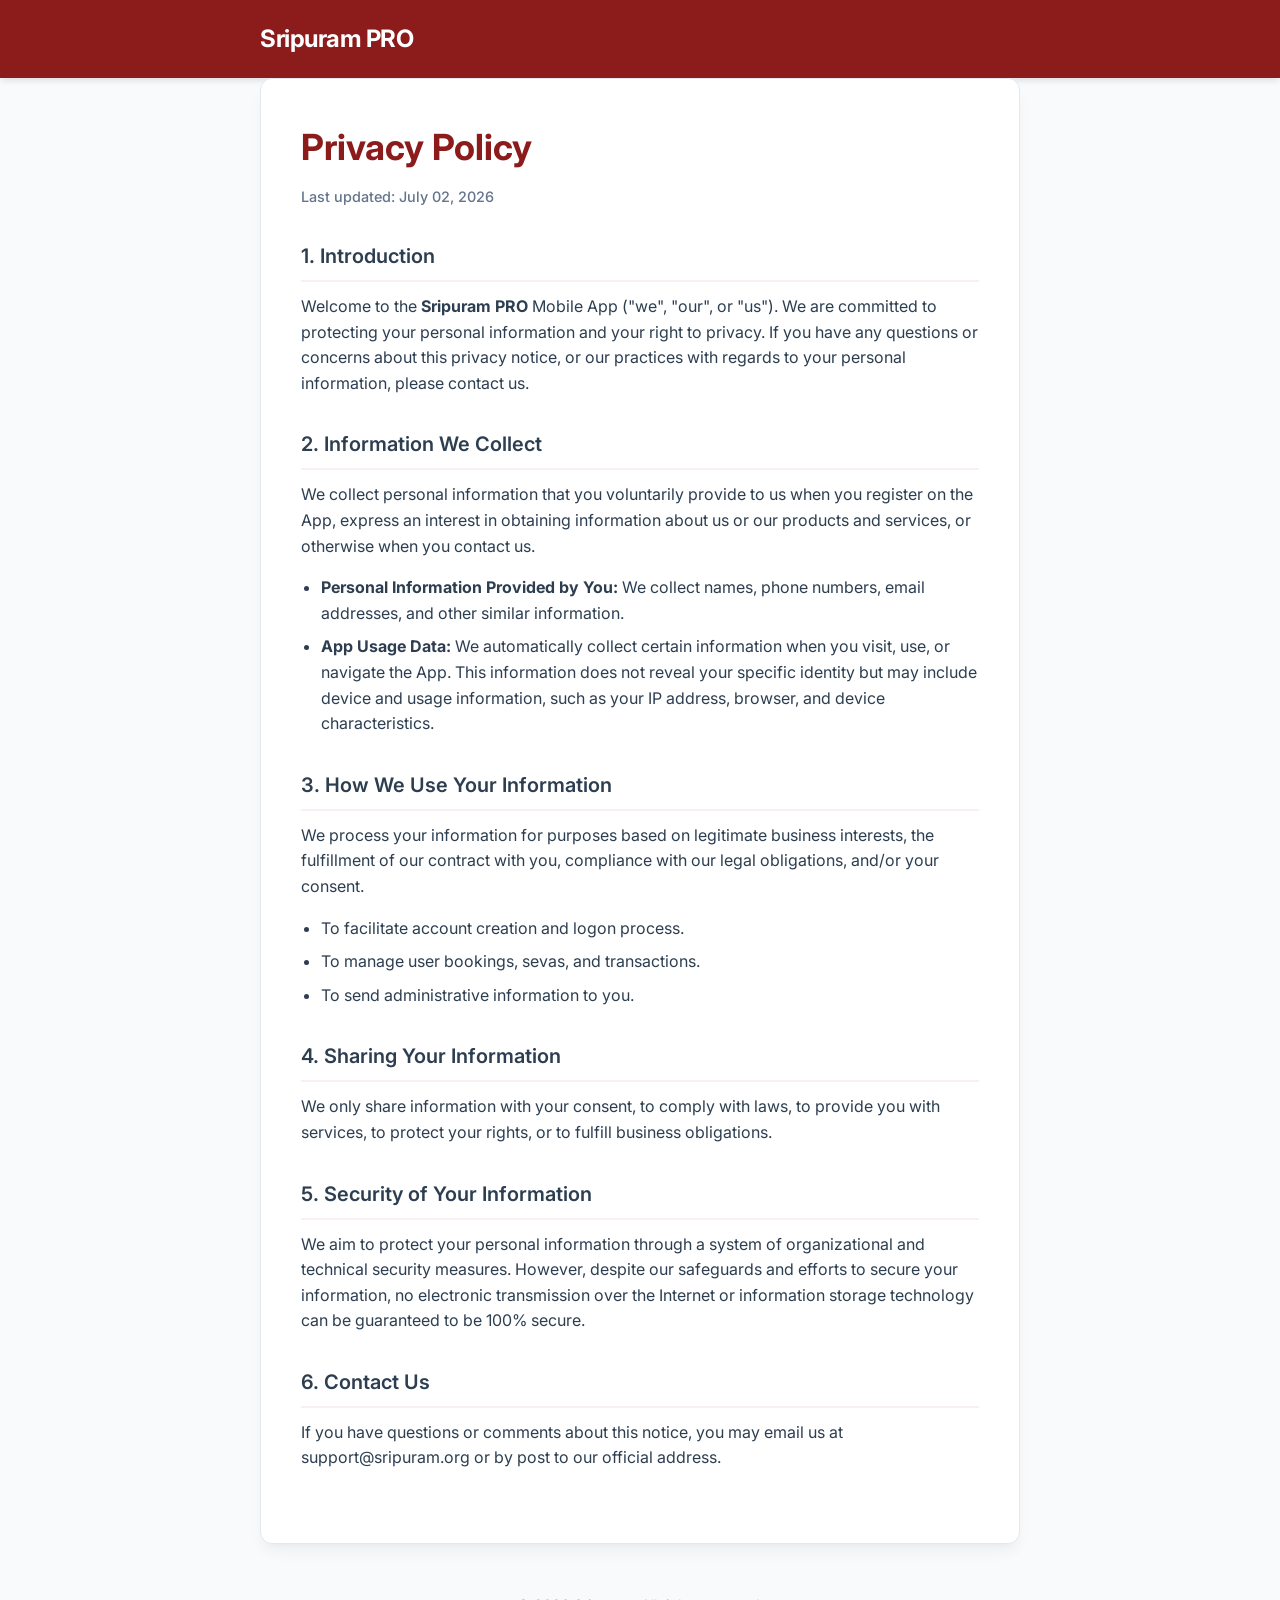
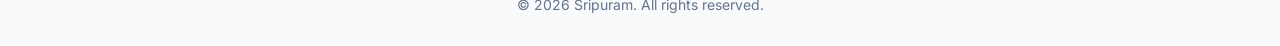
==== index.html @ 76162eeb "a" ====
<!DOCTYPE html>
<html lang="en">
<head>
    <meta charset="UTF-8">
    <meta name="viewport" content="width=device-width, initial-scale=1.0">
    <meta name="description" content="Privacy Policy for Sripuram PRO Mobile App">
    <title>Privacy Policy - Sripuram PRO</title>
    <link rel="preconnect" href="https://fonts.googleapis.com">
    <link rel="preconnect" href="https://fonts.gstatic.com" crossorigin>
    <link href="https://fonts.googleapis.com/css2?family=Inter:wght@300;400;600;700&display=swap" rel="stylesheet">
    <link rel="stylesheet" href="styles.css">
</head>
<body>
    <header class="header">
        <div class="container">
            <h1 class="logo">Sripuram PRO</h1>
        </div>
    </header>

    <main class="container">
        <article class="policy-card fade-in">
            <h1 class="policy-title">Privacy Policy</h1>
            <p class="last-updated">Last updated: July 02, 2026</p>

            <section class="policy-section">
                <h2>1. Introduction</h2>
                <p>Welcome to the <strong>Sripuram PRO</strong> Mobile App ("we", "our", or "us"). We are committed to protecting your personal information and your right to privacy. If you have any questions or concerns about this privacy notice, or our practices with regards to your personal information, please contact us.</p>
            </section>

            <section class="policy-section">
                <h2>2. Information We Collect</h2>
                <p>We collect personal information that you voluntarily provide to us when you register on the App, express an interest in obtaining information about us or our products and services, or otherwise when you contact us.</p>
                <ul>
                    <li><strong>Personal Information Provided by You:</strong> We collect names, phone numbers, email addresses, and other similar information.</li>
                    <li><strong>App Usage Data:</strong> We automatically collect certain information when you visit, use, or navigate the App. This information does not reveal your specific identity but may include device and usage information, such as your IP address, browser, and device characteristics.</li>
                </ul>
            </section>

            <section class="policy-section">
                <h2>3. How We Use Your Information</h2>
                <p>We process your information for purposes based on legitimate business interests, the fulfillment of our contract with you, compliance with our legal obligations, and/or your consent.</p>
                <ul>
                    <li>To facilitate account creation and logon process.</li>
                    <li>To manage user bookings, sevas, and transactions.</li>
                    <li>To send administrative information to you.</li>
                </ul>
            </section>

            <section class="policy-section">
                <h2>4. Sharing Your Information</h2>
                <p>We only share information with your consent, to comply with laws, to provide you with services, to protect your rights, or to fulfill business obligations.</p>
            </section>

            <section class="policy-section">
                <h2>5. Security of Your Information</h2>
                <p>We aim to protect your personal information through a system of organizational and technical security measures. However, despite our safeguards and efforts to secure your information, no electronic transmission over the Internet or information storage technology can be guaranteed to be 100% secure.</p>
            </section>

            <section class="policy-section">
                <h2>6. Contact Us</h2>
                <p>If you have questions or comments about this notice, you may email us at support@sripuram.org or by post to our official address.</p>
            </section>
        </article>
    </main>

    <footer class="footer">
        <div class="container">
            <p>&copy; <span id="year"></span> Sripuram. All rights reserved.</p>
        </div>
    </footer>

    <script src="script.js"></script>
</body>
</html>
---- styles.css ----
:root {
    --primary-color: #8C1C1C;
    --primary-light: #F9F1F1;
    --text-main: #2C3E50;
    --text-muted: #64748B;
    --bg-main: #F8FAFC;
    --bg-card: #FFFFFF;
    --border-color: #E2E8F0;
}

* {
    margin: 0;
    padding: 0;
    box-sizing: border-box;
}

body {
    font-family: 'Inter', -apple-system, BlinkMacSystemFont, 'Segoe UI', Roboto, Oxygen, Ubuntu, Cantarell, sans-serif;
    background-color: var(--bg-main);
    color: var(--text-main);
    line-height: 1.6;
    -webkit-font-smoothing: antialiased;
}

.container {
    max-width: 800px;
    margin: 0 auto;
    padding: 0 20px;
}

.header {
    background-color: var(--primary-color);
    padding: 20px 0;
    box-shadow: 0 4px 6px -1px rgba(0, 0, 0, 0.1);
}

.logo {
    color: #FFFFFF;
    font-size: 1.5rem;
    font-weight: 700;
    letter-spacing: -0.5px;
}

main {
    padding: 40px 20px;
}

.policy-card {
    background: var(--bg-card);
    border-radius: 12px;
    padding: 40px;
    box-shadow: 0 10px 15px -3px rgba(0, 0, 0, 0.05), 0 4px 6px -2px rgba(0, 0, 0, 0.025);
    border: 1px solid var(--border-color);
}

.policy-title {
    font-size: 2.25rem;
    font-weight: 700;
    color: var(--primary-color);
    margin-bottom: 8px;
}

.last-updated {
    font-size: 0.9rem;
    color: var(--text-muted);
    margin-bottom: 32px;
    font-weight: 500;
}

.policy-section {
    margin-bottom: 32px;
}

.policy-section h2 {
    font-size: 1.25rem;
    font-weight: 600;
    color: var(--text-main);
    margin-bottom: 12px;
    padding-bottom: 8px;
    border-bottom: 2px solid var(--primary-light);
}

.policy-section p {
    margin-bottom: 16px;
    color: var(--text-main);
}

.policy-section ul {
    margin-left: 20px;
    margin-bottom: 16px;
    color: var(--text-main);
}

.policy-section li {
    margin-bottom: 8px;
}

.footer {
    text-align: center;
    padding: 30px 0;
    color: var(--text-muted);
    font-size: 0.875rem;
    margin-top: 20px;
}

/* Animations */
.fade-in {
    opacity: 0;
    transform: translateY(10px);
    animation: fadeIn 0.6s ease-out forwards;
}

@keyframes fadeIn {
    to {
        opacity: 1;
        transform: translateY(0);
    }
}

/* Responsive adjustments */
@media (max-width: 600px) {
    .policy-card {
        padding: 24px;
    }
    
    .policy-title {
        font-size: 1.75rem;
    }
}
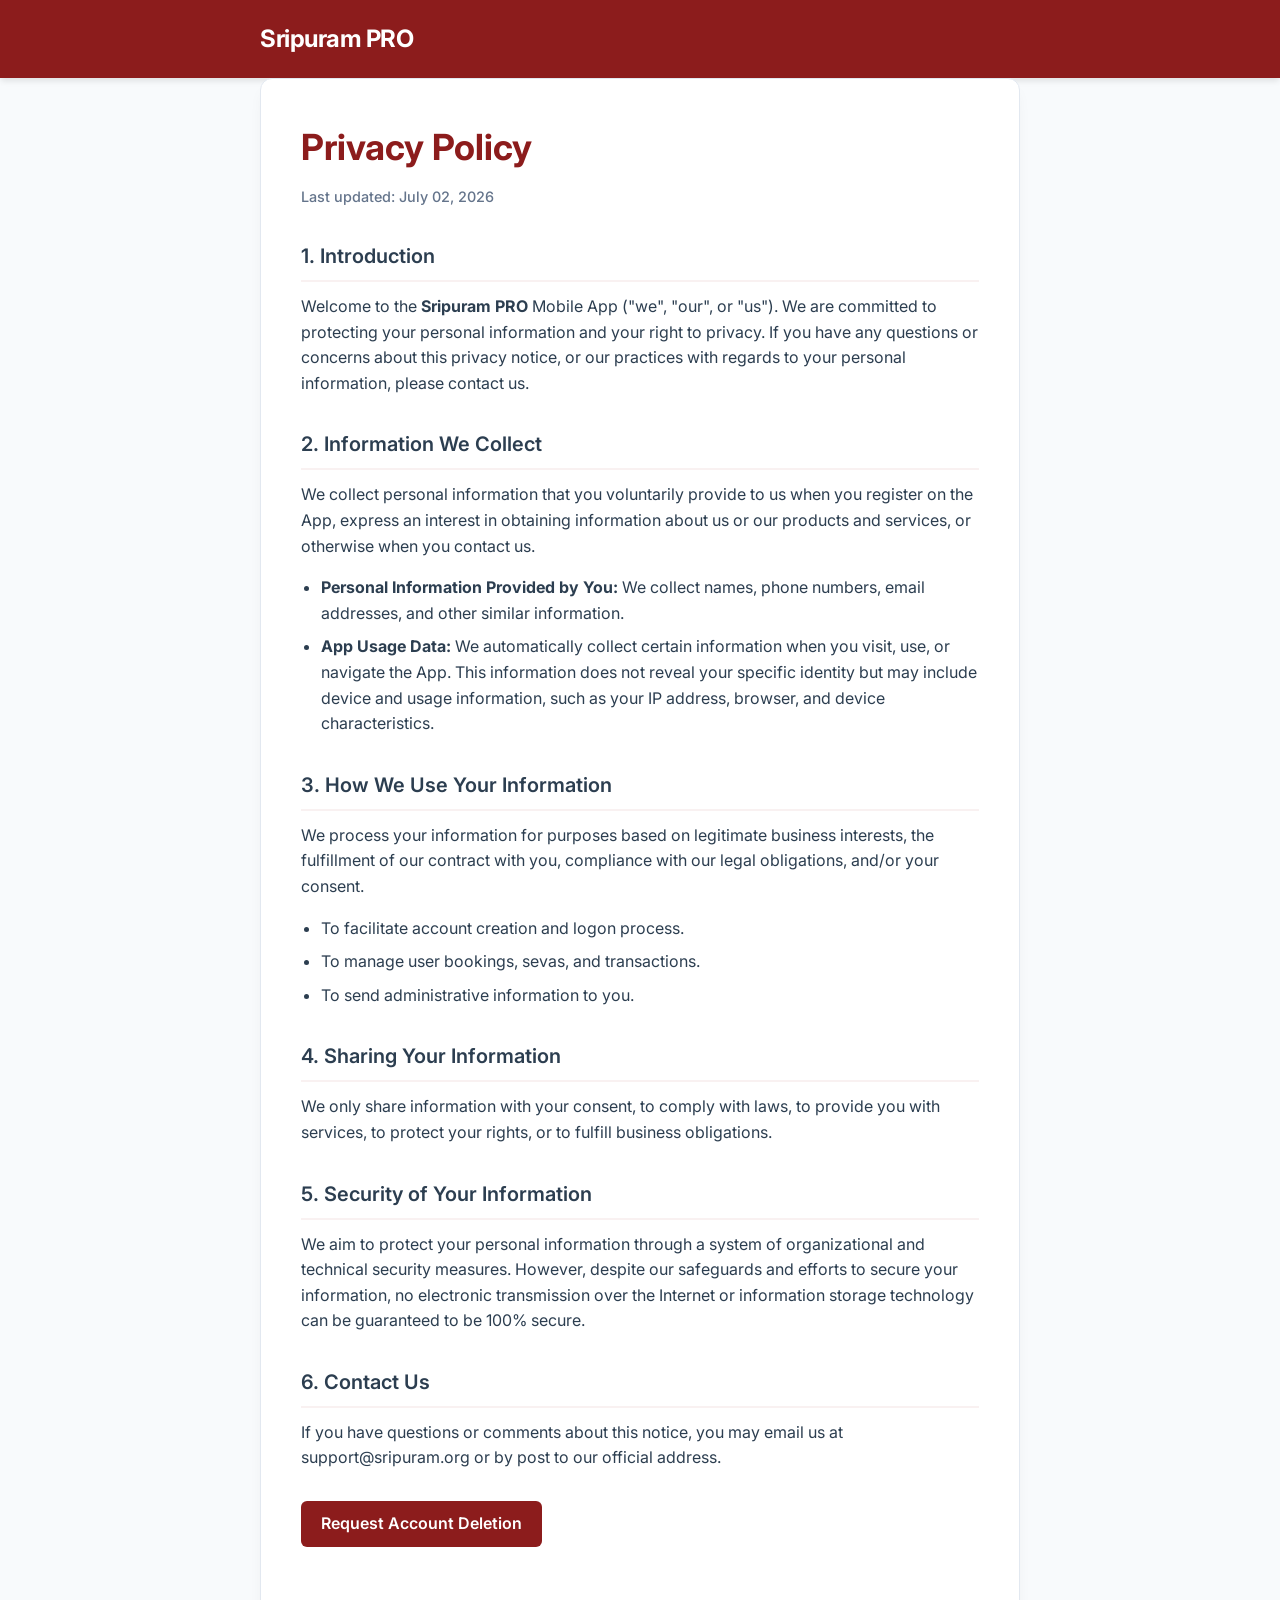
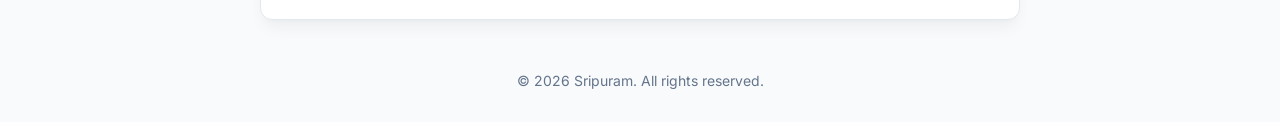
==== commit 24b2bb58: "aba" ====
--- a/index.html
+++ b/index.html
@@ -59,6 +59,9 @@
             <section class="policy-section">
                 <h2>6. Contact Us</h2>
                 <p>If you have questions or comments about this notice, you may email us at support@sripuram.org or by post to our official address.</p>
+                <div style="margin-top: 30px;">
+                    <a href="deleteaccount.html" class="delete-btn">Request Account Deletion</a>
+                </div>
             </section>
         </article>
     </main>
--- a/styles.css
+++ b/styles.css
@@ -127,3 +127,72 @@
         font-size: 1.75rem;
     }
 }
+
+/* Buttons */
+.delete-btn {
+    display: inline-block;
+    padding: 10px 20px;
+    background-color: var(--primary-color);
+    color: white;
+    text-decoration: none;
+    border-radius: 6px;
+    font-weight: 600;
+    transition: background-color 0.2s, transform 0.1s;
+    border: none;
+    cursor: pointer;
+}
+
+.delete-btn:hover {
+    background-color: #6d1515;
+}
+
+.delete-btn:active {
+    transform: scale(0.98);
+}
+
+/* Form Styles */
+.form-group {
+    margin-bottom: 20px;
+}
+
+.form-label {
+    display: block;
+    margin-bottom: 8px;
+    font-weight: 600;
+    color: var(--text-main);
+}
+
+.form-input {
+    width: 100%;
+    padding: 12px;
+    border: 1px solid var(--border-color);
+    border-radius: 6px;
+    font-family: inherit;
+    font-size: 1rem;
+    transition: border-color 0.2s, box-shadow 0.2s;
+}
+
+.form-input:focus {
+    outline: none;
+    border-color: var(--primary-color);
+    box-shadow: 0 0 0 3px var(--primary-light);
+}
+
+.alert {
+    padding: 12px;
+    border-radius: 6px;
+    margin-bottom: 20px;
+    display: none;
+}
+
+.alert-success {
+    background-color: #d1fae5;
+    color: #065f46;
+    border: 1px solid #a7f3d0;
+}
+
+.alert-error {
+    background-color: #fee2e2;
+    color: #991b1b;
+    border: 1px solid #fecaca;
+}
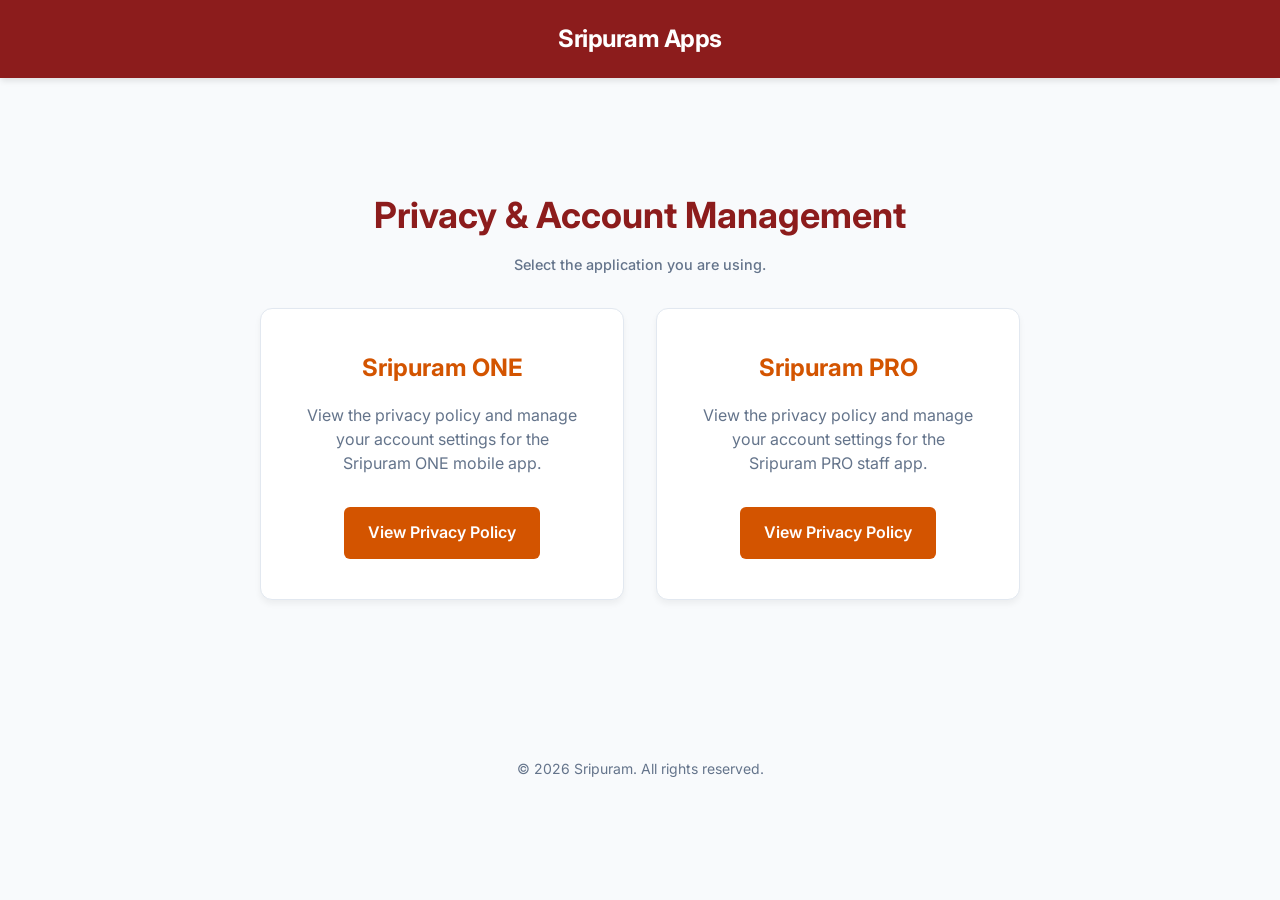
==== commit 8e51435f: "Policy updated" ====
--- a/index.html
+++ b/index.html
@@ -3,75 +3,101 @@
 <head>
     <meta charset="UTF-8">
     <meta name="viewport" content="width=device-width, initial-scale=1.0">
-    <meta name="description" content="Privacy Policy for Sripuram PRO Mobile App">
-    <title>Privacy Policy - Sripuram PRO</title>
+    <meta name="description" content="Sripuram Apps - Privacy Policies & Account Deletion">
+    <title>Sripuram Apps - Privacy & Account Management</title>
     <link rel="preconnect" href="https://fonts.googleapis.com">
     <link rel="preconnect" href="https://fonts.gstatic.com" crossorigin>
     <link href="https://fonts.googleapis.com/css2?family=Inter:wght@300;400;600;700&display=swap" rel="stylesheet">
-    <link rel="stylesheet" href="styles.css">
+    <link rel="stylesheet" href="./styles.css">
+    <style>
+        .menu-grid {
+            display: grid;
+            grid-template-columns: 1fr;
+            gap: 2rem;
+            margin-top: 2rem;
+        }
+        @media (min-width: 768px) {
+            .menu-grid {
+                grid-template-columns: 1fr 1fr;
+            }
+        }
+        .menu-card {
+            background-color: var(--card-bg, #ffffff);
+            border-radius: 12px;
+            padding: 2.5rem;
+            box-shadow: 0 4px 6px rgba(0, 0, 0, 0.05);
+            text-align: center;
+            border: 1px solid var(--border-color, #eaeaea);
+            transition: transform 0.3s ease, box-shadow 0.3s ease;
+        }
+        .menu-card:hover {
+            transform: translateY(-5px);
+            box-shadow: 0 10px 15px rgba(0, 0, 0, 0.1);
+        }
+        .menu-card h2 {
+            color: var(--primary, #d35400);
+            margin-bottom: 1rem;
+            font-size: 1.5rem;
+        }
+        .menu-card p {
+            color: var(--text-muted, #666);
+            margin-bottom: 2rem;
+            line-height: 1.5;
+        }
+        .menu-btn {
+            display: inline-block;
+            background-color: var(--primary, #d35400);
+            color: white;
+            padding: 0.8rem 1.5rem;
+            border-radius: 6px;
+            text-decoration: none;
+            font-weight: 600;
+            transition: background-color 0.3s ease;
+        }
+        .menu-btn:hover {
+            background-color: var(--primary-dark, #a84300);
+            color: white;
+        }
+    </style>
 </head>
 <body>
     <header class="header">
         <div class="container">
-            <h1 class="logo">Sripuram PRO</h1>
+            <h1 class="logo" style="text-align: center; margin: 0 auto;">Sripuram Apps</h1>
         </div>
     </header>
 
-    <main class="container">
-        <article class="policy-card fade-in">
-            <h1 class="policy-title">Privacy Policy</h1>
-            <p class="last-updated">Last updated: July 02, 2026</p>
+    <main class="container fade-in" style="min-height: 70vh; display: flex; align-items: center; justify-content: center;">
+        <div style="width: 100%; max-width: 900px; margin: 0 auto;">
+            <h1 class="policy-title" style="text-align: center;">Privacy & Account Management</h1>
+            <p class="last-updated" style="text-align: center; margin-bottom: 2rem;">Select the application you are using.</p>
 
-            <section class="policy-section">
-                <h2>1. Introduction</h2>
-                <p>Welcome to the <strong>Sripuram PRO</strong> Mobile App ("we", "our", or "us"). We are committed to protecting your personal information and your right to privacy. If you have any questions or concerns about this privacy notice, or our practices with regards to your personal information, please contact us.</p>
-            </section>
+            <div class="menu-grid">
+                <!-- Sripuram ONE Box -->
+                <div class="menu-card">
+                    <h2>Sripuram ONE</h2>
+                    <p>View the privacy policy and manage your account settings for the Sripuram ONE mobile app.</p>
+                    <a href="./privacy_account_work/privacy-policy.html" class="menu-btn">View Privacy Policy</a>
+                </div>
 
-            <section class="policy-section">
-                <h2>2. Information We Collect</h2>
-                <p>We collect personal information that you voluntarily provide to us when you register on the App, express an interest in obtaining information about us or our products and services, or otherwise when you contact us.</p>
-                <ul>
-                    <li><strong>Personal Information Provided by You:</strong> We collect names, phone numbers, email addresses, and other similar information.</li>
-                    <li><strong>App Usage Data:</strong> We automatically collect certain information when you visit, use, or navigate the App. This information does not reveal your specific identity but may include device and usage information, such as your IP address, browser, and device characteristics.</li>
-                </ul>
-            </section>
-
-            <section class="policy-section">
-                <h2>3. How We Use Your Information</h2>
-                <p>We process your information for purposes based on legitimate business interests, the fulfillment of our contract with you, compliance with our legal obligations, and/or your consent.</p>
-                <ul>
-                    <li>To facilitate account creation and logon process.</li>
-                    <li>To manage user bookings, sevas, and transactions.</li>
-                    <li>To send administrative information to you.</li>
-                </ul>
-            </section>
-
-            <section class="policy-section">
-                <h2>4. Sharing Your Information</h2>
-                <p>We only share information with your consent, to comply with laws, to provide you with services, to protect your rights, or to fulfill business obligations.</p>
-            </section>
-
-            <section class="policy-section">
-                <h2>5. Security of Your Information</h2>
-                <p>We aim to protect your personal information through a system of organizational and technical security measures. However, despite our safeguards and efforts to secure your information, no electronic transmission over the Internet or information storage technology can be guaranteed to be 100% secure.</p>
-            </section>
-
-            <section class="policy-section">
-                <h2>6. Contact Us</h2>
-                <p>If you have questions or comments about this notice, you may email us at support@sripuram.org or by post to our official address.</p>
-                <div style="margin-top: 30px;">
-                    <a href="deleteaccount.html" class="delete-btn">Request Account Deletion</a>
+                <!-- Sripuram PRO Box -->
+                <div class="menu-card">
+                    <h2>Sripuram PRO</h2>
+                    <p>View the privacy policy and manage your account settings for the Sripuram PRO staff app.</p>
+                    <a href="./pro-privacy-policy.html" class="menu-btn">View Privacy Policy</a>
                 </div>
-            </section>
-        </article>
+            </div>
+        </div>
     </main>
 
     <footer class="footer">
-        <div class="container">
+        <div class="container" style="text-align: center;">
             <p>&copy; <span id="year"></span> Sripuram. All rights reserved.</p>
         </div>
     </footer>
 
-    <script src="script.js"></script>
+    <script>
+        document.getElementById('year').textContent = new Date().getFullYear();
+    </script>
 </body>
 </html>
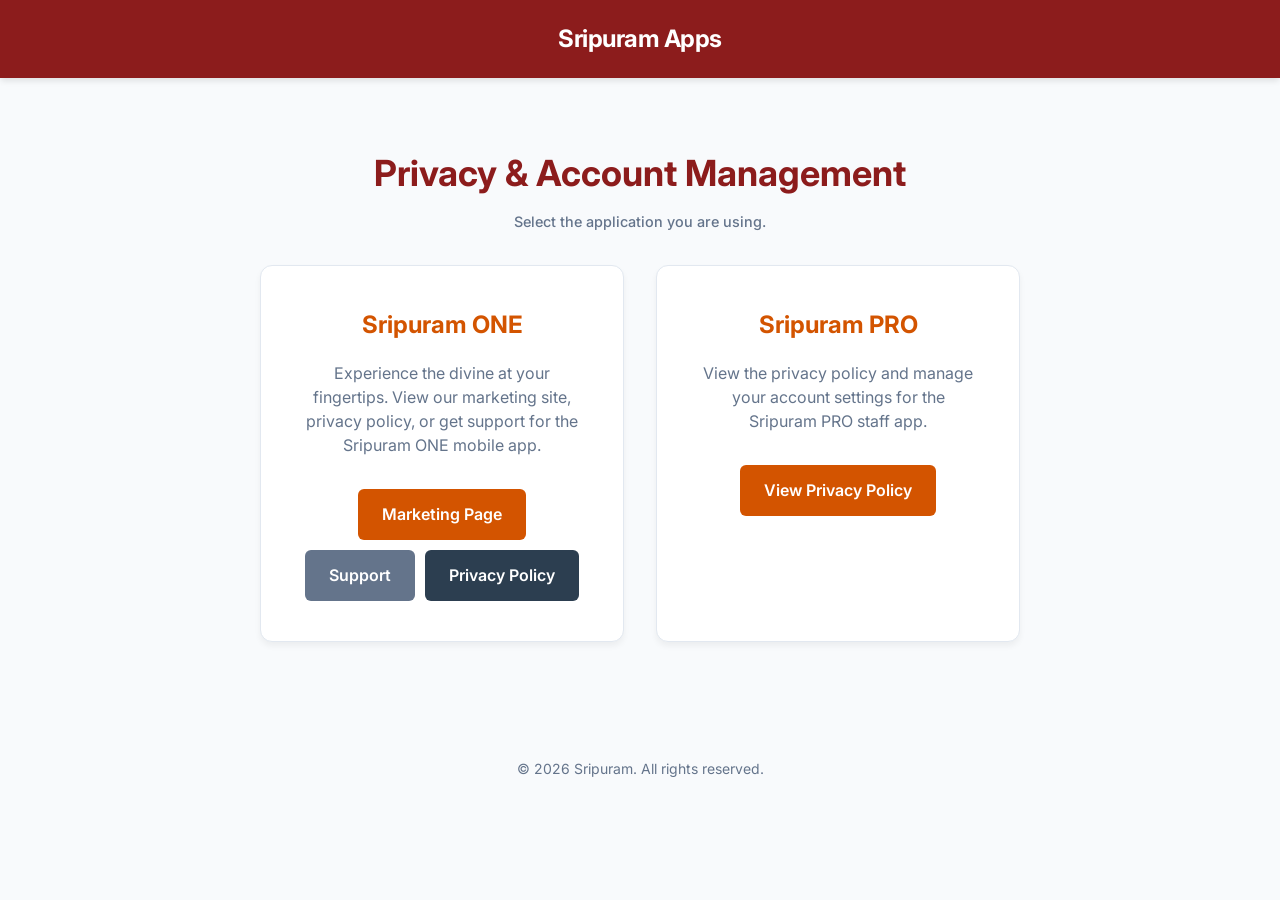
==== commit 7417b314: "Added the Support and Marketing" ====
--- a/index.html
+++ b/index.html
@@ -76,8 +76,12 @@
                 <!-- Sripuram ONE Box -->
                 <div class="menu-card">
                     <h2>Sripuram ONE</h2>
-                    <p>View the privacy policy and manage your account settings for the Sripuram ONE mobile app.</p>
-                    <a href="./privacy_account_work/privacy-policy.html" class="menu-btn">View Privacy Policy</a>
+                    <p>Experience the divine at your fingertips. View our marketing site, privacy policy, or get support for the Sripuram ONE mobile app.</p>
+                    <div style="display: flex; gap: 10px; justify-content: center; flex-wrap: wrap;">
+                        <a href="./sripuram-one-marketing.html" class="menu-btn">Marketing Page</a>
+                        <a href="./sripuram-one-support.html" class="menu-btn" style="background-color: #64748B;">Support</a>
+                        <a href="./privacy_account_work/privacy-policy.html" class="menu-btn" style="background-color: #2C3E50;">Privacy Policy</a>
+                    </div>
                 </div>
 
                 <!-- Sripuram PRO Box -->
